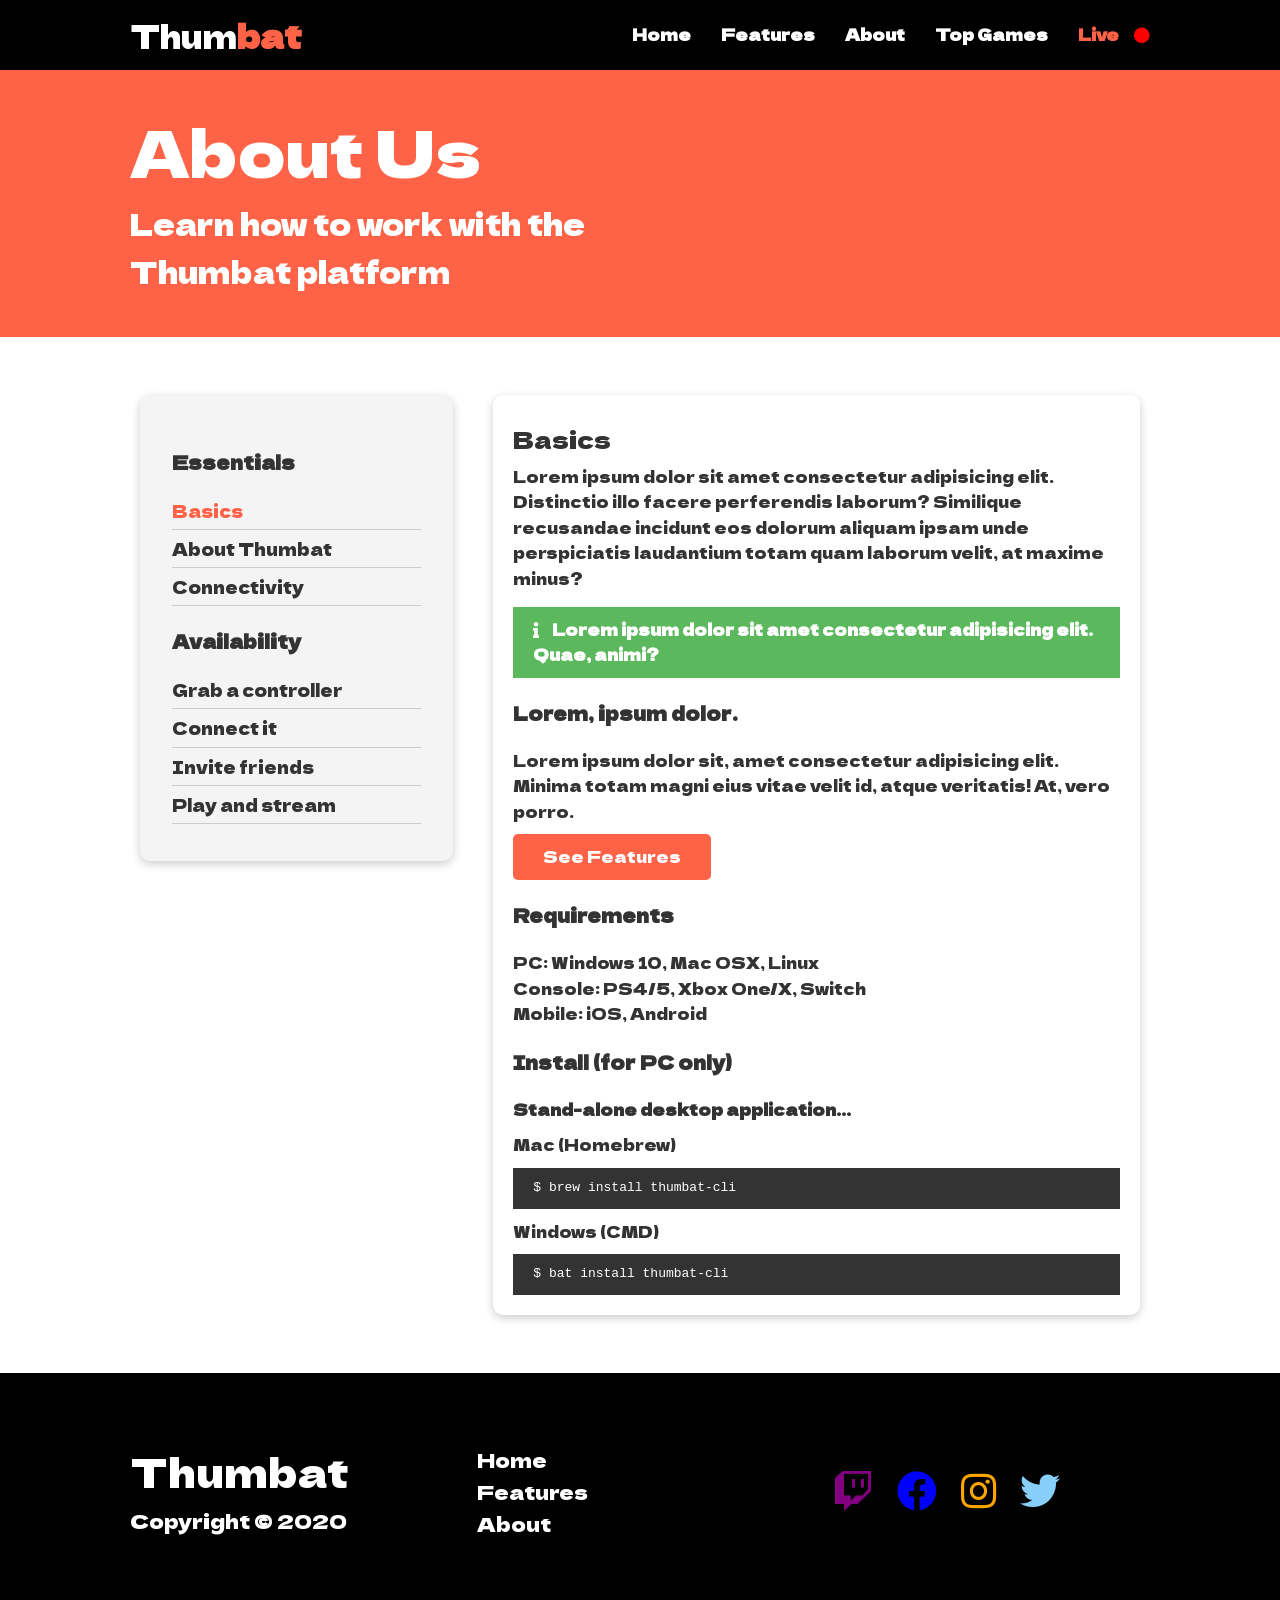
==== docs.html @ 83d6f766 "first commit" ====
<!DOCTYPE html>
<html lang="en">
<head>
    <meta charset="UTF-8">
    <meta name="viewport" content="width=device-width, initial-scale=1.0">
    <link rel="stylesheet" href="https://cdnjs.cloudflare.com/ajax/libs/font-awesome/5.15.1/css/all.min.css" integrity="sha512-+4zCK9k+qNFUR5X+cKL9EIR+ZOhtIloNl9GIKS57V1MyNsYpYcUrUeQc9vNfzsWfV28IaLL3i96P9sdNyeRssA==" crossorigin="anonymous" />
    <link rel="stylesheet" href="css/utilities.css">
    <link rel="stylesheet" href="css/style.css">
    <title>About | Game Streaming Platform</title>
</head>
<body>
    <!-- Navbar -->
    <div class="navbar"> 
        <div class="container flex">
            <h1 class="logo">Thum<span>bat</span></h1>
            <nav>
                <ul>
                    <li><a href="index.html">Home</a></li>
                    <li><a href="features.html">Features</a></li>
                    <li><a href="docs.html">About</a></li>
                    <li><a href="top.html">Top Games</a></li>
                    <li><a class="live" href="live.html">Live</a><i class="fa fa-circle" href="#"></i></li>
                </ul>
            </nav>
        </div>
    </div>

    <!-- Head -->
    <section class="docs-head bg-primary py-3">
        <div class="container grid">
            <div>
                <h1 class="xl">About Us</h1>
                <p class="lead">
                    Learn how to work with the Thumbat platform
                </p>
            </div>
            <img src="images/docs.png" alt="">
        </div>
    </section>

    <!-- Docs main -->
    <section class="docs-main my-4">
        <div class="container grid">
            <div class="card bg-light p-3">
                <h3 class="my-2">Essentials</h3>
                <nav>
                    <ul>
                        <li><a class="text-primary" href="#">Basics</a></li>
                        <li><a href="#">About Thumbat</a></li>
                        <li><a href="#">Connectivity</a></li>
                    </ul>
                </nav>

                <h3 class="my-2">Availability</h3>
                <nav>
                    <ul>
                        <li><a href="#">Grab a controller</a></li>
							<li><a href="#">Connect it</a></li>
							<li><a href="#">Invite friends</a></li>
							<li><a href="#">Play and stream</a></li>
                    </ul>
                </nav>
            </div>
            <div class="card">
                <h2>Basics</h2>
                <p>Lorem ipsum dolor sit amet consectetur adipisicing elit. Distinctio illo facere perferendis laborum? Similique recusandae incidunt eos dolorum aliquam ipsam unde perspiciatis laudantium totam quam laborum velit, at maxime minus?</p>

                <div class="alert alert-success">
                    <i class="fas fa-info"></i> Lorem ipsum dolor sit amet consectetur adipisicing elit. Quae, animi?
                </div>

                <h3>Lorem, ipsum dolor.</h3>
                <p>Lorem ipsum dolor sit, amet consectetur adipisicing elit. Minima totam magni eius vitae velit id, atque veritatis! At, vero porro.</p>
                <a href="features.html" class="btn btn-primary">See Features</a>

                <h3>Requirements</h3>
                <ul>
                    <li>PC: Windows 10, Mac OSX, Linux</li>
                    <li>Console: PS4/5, Xbox One/X, Switch </li>
                    <li>Mobile: iOS, Android</li>
                </ul>

                <h3>Install (for PC only)</h3>
                <h4>Stand-alone desktop application...</h4>
                <p>Mac (Homebrew)</p>
                <pre><code>$ brew install thumbat-cli</code></pre>
                <p>Windows (CMD)</p>
                <pre><code>$ bat install thumbat-cli</code></pre>
            </div>
        </div>
    </section>
    
    <!-- Footer -->
    <footer class="footer bg-dark py-5">
        <div class="container grid grid-3">
            <div>
                <h1>Thumbat
                </h1>
                <p>Copyright &copy; 2020</p>
            </div>
            <nav>
                <ul>
                    <li><a href="index.html">Home</a></li>
                    <li><a href="features.html">Features</a></li>
                    <li><a href="docs.html">About</a></li>
                </ul>
            </nav>
            <div class="social">
                <a href="#"><i class="fab fa-twitch fa-2x" style="color: purple;"></i></a>
                <a href="#"><i class="fab fa-facebook fa-2x" style="color: blue;"></i></a>
                <a href="#"><i class="fab fa-instagram fa-2x" style="color: orange;"></i></a>
                <a href="#"><i class="fab fa-twitter fa-2x" style="color: lightskyblue;"></i></a>
            </div>
        </div>
    </footer>
</body>
</html>
---- css/utilities.css ----
.container {
    max-width: 1100px;
    margin: 0 auto;
    overflow: auto;
    padding: 0 40px;
  }
  
  .card {
    background-color: #fff;
    color: #333;
    border-radius: 10px;
    box-shadow: 0 3px 10px rgba(0, 0, 0, 0.2);
    padding: 20px;
    margin: 10px;
  }
  
  .btn {
    display: inline-block;
    padding: 10px 30px;
    cursor: pointer;
    background: var(--primary-color);
    color: #fff;
    border: none;
    border-radius: 5px;
  }
  
  .btn-outline {
    background-color: transparent;
    border: 5px #fff solid;
  }
  
  .btn:hover {
    transform: scale(0.98);
  }
  
  /* Backgrounds & colored buttons */
  .bg-primary,
  .btn-primary {
    background-color: var(--primary-color);
    color: #fff;
  }
  
  .bg-secondary,
  .btn-secondary {
    background-color: var(--secondary-color);
    color: #fff;
  }
  
  .bg-dark,
  .btn-dark {
    background-color: var(--dark-color);
    color: #fff;
    font-size: 20px;
  }
  
  .bg-light,
  .btn-light {
    background-color: var(--light-color);
    color: #333;
  }
  
  .bg-primary a,
  .btn-primary a,
  .bg-secondary a,
  .btn-secondary a,
  .bg-dark a,
  .btn-dark a {
    color: #fff;
  }
  
  /* Text colors */
  .text-primary {
    color: var(--primary-color);
  }
  
  .text-secondary {
    color: var(--secondary-color);
  }
  
  .text-dark {
    color: var(--dark-color);
  }
  
  .text-light {
    color: var(--light-color);
  }
  
  /* Text sizes */
  .lead {
    font-size: 30px;

  }
  
  .sm {
    font-size: 1rem;
  }
  
  .md {
    font-size: 2rem;
  }
  
  .lg {
    font-size: 3rem;
    font-weight: bold;
    font-style: italic;
  }
  
  .xl {
    font-size: 4rem;
  }
  
  .text-center {
    text-align: center;
    color: #000;
  }
  
  /* Alert */
  .alert {
    background-color: var(--light-color);
    padding: 10px 20px;
    font-weight: bold;
    margin: 15px 0;
  }
  
  .alert i {
    margin-right: 10px;
  }
  
  .alert-success {
    background-color: var(--success-color);
    color: #fff;
  }
  
  .alert-error {
    background-color: var(--error-color);
    color: #fff;
  }
  
  .flex {
    display: flex;
    justify-content: center;
    align-items: center;
    height: 100%;
  }
  
  .grid {
    display: grid;
    grid-template-columns: repeat(2, 1fr);
    gap: 20px;
    justify-content: center;
    align-items: center;
    height: 100%;
  }
  
  .grid-3 {
    grid-template-columns: repeat(3, 1fr);
  }
  
  /* Margin */
  .my-1 {
    margin: 1rem 0;
  }
  
  .my-2 {
    margin: 1.5rem 0;
  }
  
  .my-3 {
    margin: 2rem 0;
  }
  
  .my-4 {
    margin: 3rem 0;
  }
  
  .my-5 {
    margin: 4rem 0;
  }
  
  .m-1 {
    margin: 1rem;
  }
  
  .m-2 {
    margin: 1.5rem;
  }
  
  .m-3 {
    margin: 2rem;
  }
  
  .m-4 {
    margin: 3rem;
  }
  
  .m-5 {
    margin: 4rem;
  }
  
  /* Padding */
  .py-1 {
    padding: 1rem 0;
  }
  
  .py-2 {
    padding: 1.5rem 0;
  }
  
  .py-3 {
    padding: 2rem 0;
  }
  
  .py-4 {
    padding: 3rem 0;
  }
  
  .py-5 {
    padding: 4rem 0;
  }
  
  .p-1 {
    padding: 1rem;
  }
  
  .p-2 {
    padding: 1.5rem;
  }
  
  .p-3 {
    padding: 2rem;
  }
  
  .p-4 {
    padding: 3rem;
  }
  
  .p-5 {
    padding: 4rem;
  }
---- css/style.css ----
/* @import url('https://fonts.googleapis.com/css2?family=Lato:wght@300&display=swap'); */
@import url('https://fonts.googleapis.com/css2?family=Dela+Gothic+One&display=swap');

:root {
  --primary-color: tomato;
  --secondary-color: #1c3fa8;
  /* --dark-color: #002240; */
  --dark-color: black;
  --light-color: #f4f4f4;
  --success-color: #5cb85c;
  --error-color: #d9534f;
}

* {
  box-sizing: border-box;
  padding: 0;
  margin: 0;
}

body {
  /* font-family: 'Lato', sans-serif; */
  font-family: 'Dela Gothic One', cursive;
  color: #333;
  line-height: 1.6;
}

ul {
  list-style-type: none;
}

a {
  text-decoration: none;
  color: #333;
}

h1,
h2 {
  font-weight: 300;
  line-height: 1.2;
  margin: 10px 0;
}

p {
  margin: 10px 0;
}

img {
  width: 100%;
}

code,
pre {
  background: #333;
  color: #fff;
  padding: 10px;
}

.hidden { 
  visibility: hidden;
  height: 0;
}

/* Navbar */
.navbar {
  /* background-color: var(--primary-color); */
  background-color: black;
  color: #fff;
  height: 70px;
}

.navbar ul {
  display: flex;
}

.navbar a {
  color: #fff;
  padding: 10px;
  margin: 0 5px;
  font-weight: bold;
}
.navbar .live{
  color: var(--primary-color);
}
.navbar .fa-circle{
  color: red;
}

.navbar a:hover {
  border-bottom: 2px #fff solid;
  color: var(--primary-color);
}

.navbar .flex {
  justify-content: space-between;
}
.navbar h1 span{
  color: var(--primary-color);
  font-weight: bold;
}

/* Showcase */
.showcase {
  height: 400px;
  background-color: var(--primary-color);
  color: #fff;
  position: relative;
}

.showcase h1 {
  font-size: 40px;
}

.showcase p {
  margin: 20px 0;
}

.showcase .grid {
  overflow: visible;
  grid-template-columns: 55% auto;
  gap: 30px;
}

.showcase-text {
  animation: slideInFromLeft 1s ease-in;
}

.showcase-form {
  position: relative;
  top: 60px;
  height: 350px;
  width: 400px;
  padding: 40px;
  z-index: 100;
  justify-self: flex-end;
  animation: slideInFromRight 1s ease-in;
}

.showcase-form .form-control {
  margin: 30px 0;
}

.showcase-form input[type='text'],
.showcase-form input[type='email'] {
  border: 0;
  border-bottom: 1px solid #b4becb;
  width: 100%;
  padding: 3px;
  font-size: 16px;
}

.showcase-form input:focus {
  outline: none;
}

.showcase::before,
.showcase::after {
  content: '';
  position: absolute;
  height: 100px;
  bottom: -70px;
  right: 0;
  left: 0;
  background: #fff;
  transform: skewY(-3deg);
  -webkit-transform: skewY(-3deg);
  -moz-transform: skewY(-3deg);
  -ms-transform: skewY(-3deg);
}

/* Stats */
.stats {
  padding-top: 100px;
  animation: slideInFromBottom 1s ease-in;
}

.stats-heading {
  max-width: 500px;
  margin: auto;
}

.stats .grid h3 {
  font-size: 35px;
}

.stats .grid p {
  font-size: 20px;
  font-weight: bold;
}

/* Cli */
.cli .grid {
  grid-template-columns: repeat(3, 1fr);
  grid-template-rows: repeat(2, 1fr);
}

.cli .grid > *:first-child {
  grid-column: 1 / span 2;
  grid-row: 1 / span 2;
}

/* Cloud */
.cloud .grid {
  grid-template-columns: 4fr 3fr;
}

/* Languages */

.languages .flex {
  flex-wrap: wrap;
}

.languages .card {
  text-align: center;
  margin: 18px 10px 40px;
  transition: transform 0.2s ease-in;
}

.languages .card h4 {
  font-size: 20px;
  margin-bottom: 10px;
}

.languages .card:hover {
  transform: translateY(-15px);
}

/* Features */
.features-head img,
.docs-head img {
  width: 200px;
  justify-self: flex-end;
}

.features-sub-head img {
  width: 300px;
  justify-self: flex-end;
}

.features-main .card > i {
  margin-right: 20px;
}

.features-main .grid {
  padding: 30px;
}

.features-main .grid > *:first-child {
  grid-column: 1 / span 3;
}

.features-main .grid > *:nth-child(2) {
  grid-column: 1 / span 2;
}

/* Docs */
.docs-main h3 {
  margin: 20px 0;
}

.docs-main .grid {
  grid-template-columns: 1fr 2fr;
  align-items: flex-start;
}

.docs-main nav li {
  font-size: 17px;
  padding-bottom: 5px;
  margin-bottom: 5px;
  border-bottom: 1px #ccc solid;
}

.docs-main a:hover {
  font-weight: bold;
}

/* Footer */
.footer .social a {
  margin: 0 10px;
}

/* Animations */
@keyframes slideInFromLeft {
  0% {
    transform: translateX(-100%);
  }

  100% {
    transform: translateX(0);
  }
}

@keyframes slideInFromRight {
  0% {
    transform: translateX(100%);
  }

  100% {
    transform: translateX(0);
  }
}

@keyframes slideInFromTop {
  0% {
    transform: translateY(-100%);
  }

  100% {
    transform: translateX(0);
  }
}

@keyframes slideInFromBottom {
  0% {
    transform: translateY(100%);
  }

  100% {
    transform: translateX(0);
  }
}

/* Tablets and under */
@media (max-width: 768px) {
  .grid,
  .showcase .grid,
  .stats .grid,
  .cli .grid,
  .cloud .grid,
  .features-main .grid,
  .docs-main .grid {
    grid-template-columns: 1fr;
    grid-template-rows: 1fr;
  }

  .showcase {
    height: auto;
  }

  .showcase-text {
    text-align: center;
    margin-top: 40px;
    animation: slideInFromTop 1s ease-in;
  }

  .showcase-form {
    justify-self: center;
    margin: auto;
    animation: slideInFromBottom 1s ease-in;
  }

  .cli .grid > *:first-child {
    grid-column: 1;
    grid-row: 1;
  }

  .features-head,
  .features-sub-head,
  .docs-head {
    text-align: center;
  }

  .features-head img,
  .features-sub-head img,
  .docs-head img {
    justify-self: center;
  }

  .features-main .grid > *:first-child,
  .features-main .grid > *:nth-child(2) {
    grid-column: 1;
  }
}

/* Mobile */
@media (max-width: 500px) {
  .navbar {
    height: 110px;
  }

  .navbar .flex {
    flex-direction: column;
  }

  .navbar ul {
    padding: 10px;
    background-color: rgba(0, 0, 0, 0.1);
  }
  
  .showcase-form {
    width: 300px;
  }
}
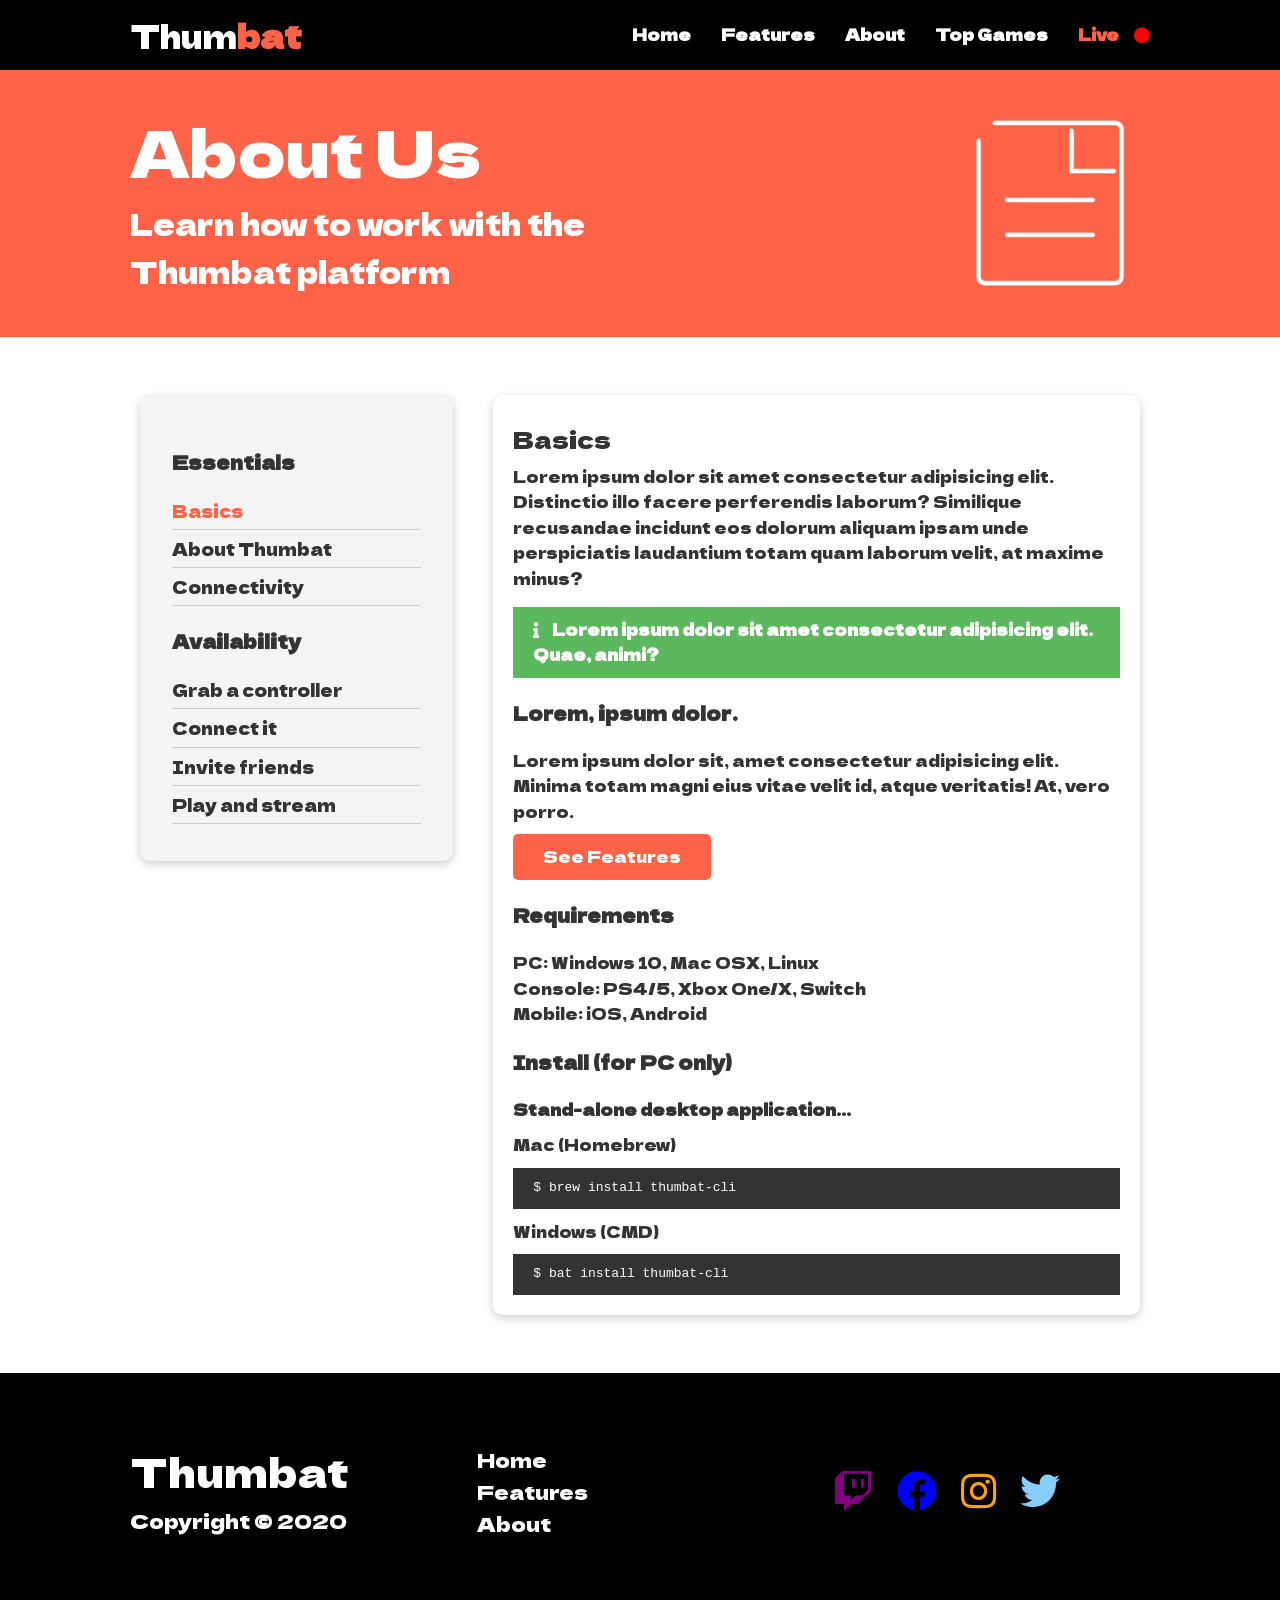
==== commit 5401fb05: "Updated live.css" ====
--- a/docs.html
+++ b/docs.html
@@ -15,7 +15,7 @@
             <h1 class="logo">Thum<span>bat</span></h1>
             <nav>
                 <ul>
-                    <li><a href="index.html">Home</a></li>
+                    <li><a href="home.html">Home</a></li>
                     <li><a href="features.html">Features</a></li>
                     <li><a href="docs.html">About</a></li>
                     <li><a href="top.html">Top Games</a></li>
@@ -56,8 +56,8 @@
                     <ul>
                         <li><a href="#">Grab a controller</a></li>
 							<li><a href="#">Connect it</a></li>
-							<li><a href="#">Invite friends</a></li>
-							<li><a href="#">Play and stream</a></li>
+							<li><a href="https://facebook.com/">Invite friends</a></li>
+							<li><a href="live.html">Play and stream</a></li>
                     </ul>
                 </nav>
             </div>
@@ -100,7 +100,7 @@
             </div>
             <nav>
                 <ul>
-                    <li><a href="index.html">Home</a></li>
+                    <li><a href="home.html">Home</a></li>
                     <li><a href="features.html">Features</a></li>
                     <li><a href="docs.html">About</a></li>
                 </ul>
--- a/css/style.css
+++ b/css/style.css
@@ -212,6 +212,7 @@
 .languages .card {
   text-align: center;
   margin: 18px 10px 40px;
+
   transition: transform 0.2s ease-in;
 }
 
